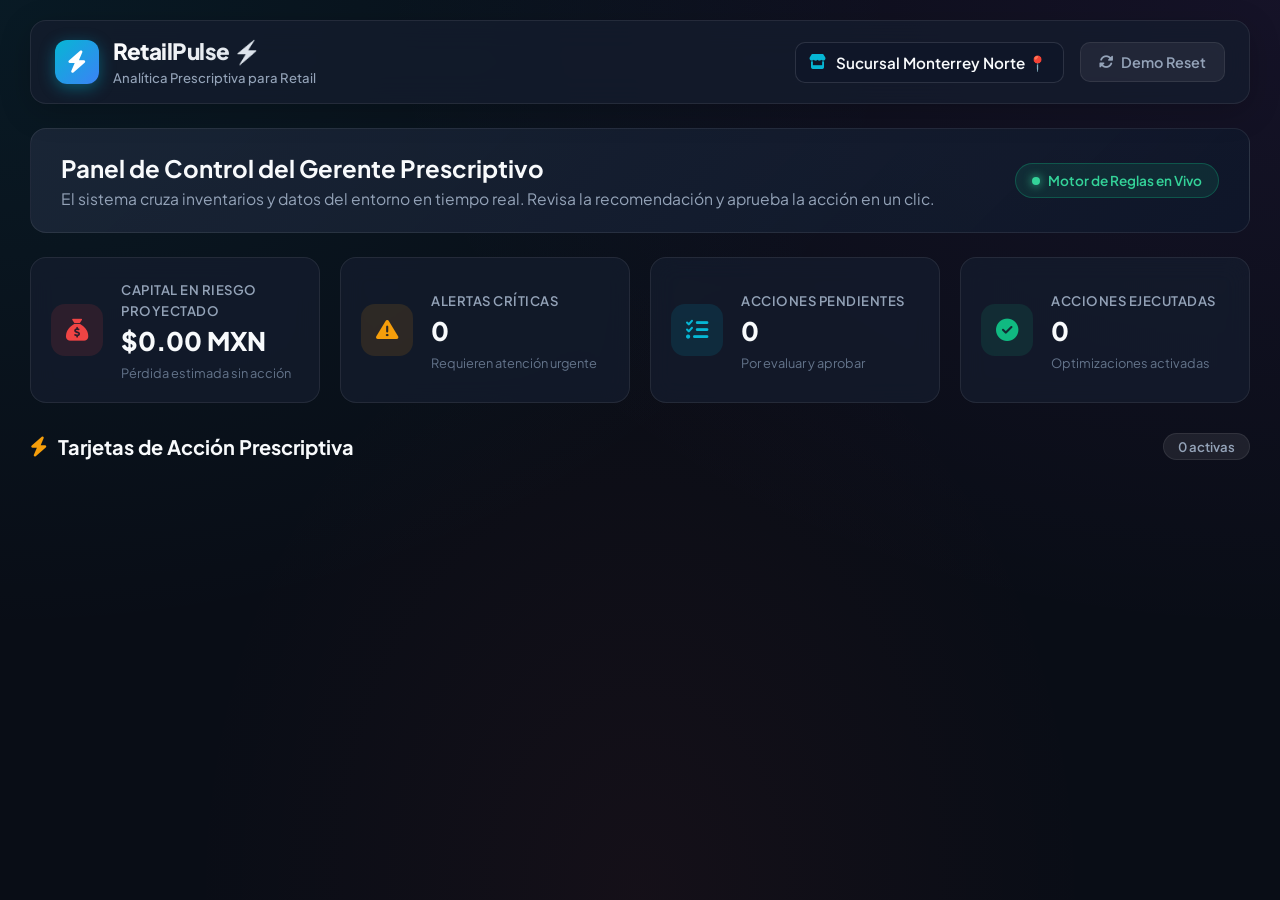
==== templates/index.html @ c5a9facb "feat: Add RetailPulse Prescriptive Dashboard HTML5 UI, Flask API, and integrated Back-End rules engi" ====
<!DOCTYPE html>
<html lang="es">
<head>
    <meta charset="UTF-8">
    <meta name="viewport" content="width=device-width, initial-scale=1.0">
    <title>RetailPulse ⚡ | Dashboard de Analítica Prescriptiva</title>
    <!-- Google Fonts -->
    <link rel="preconnect" href="https://fonts.googleapis.com">
    <link rel="preconnect" href="https://fonts.gstatic.com" crossorigin>
    <link href="https://fonts.googleapis.com/css2?family=Plus+Jakarta+Sans:wght@400;500;600;700;800&display=swap" rel="stylesheet">
    <!-- FontAwesome Icons -->
    <link rel="stylesheet" href="https://cdnjs.cloudflare.com/ajax/libs/font-awesome/6.4.0/css/all.min.css">
    <!-- Custom CSS -->
    <link rel="stylesheet" href="/static/css/style.css">
</head>
<body>
    <div class="app-container">
        <!-- Top Navbar -->
        <header class="navbar">
            <div class="brand">
                <div class="logo-icon"><i class="fa-solid fa-bolt"></i></div>
                <div class="brand-text">
                    <h1>RetailPulse ⚡</h1>
                    <span>Analítica Prescriptiva para Retail</span>
                </div>
            </div>

            <div class="navbar-controls">
                <div class="branch-selector-wrapper">
                    <i class="fa-solid fa-store branch-icon"></i>
                    <select id="branchSelect" class="branch-select">
                        <option value="Sucursal Monterrey Norte 📍">Sucursal Monterrey Norte 📍</option>
                        <option value="Sucursal Monterrey Sur 📍">Sucursal Monterrey Sur 📍</option>
                        <option value="Sucursal Centro 📍">Sucursal Centro 📍</option>
                    </select>
                </div>
                <button id="resetBtn" class="btn-secondary" title="Reiniciar alertas para demostración">
                    <i class="fa-solid fa-rotate"></i> Demo Reset
                </button>
            </div>
        </header>

        <!-- Main Content -->
        <main class="dashboard-content">
            <!-- Header Hero Banner -->
            <div class="hero-banner">
                <div class="hero-info">
                    <h2>Panel de Control del Gerente Prescriptivo</h2>
                    <p>El sistema cruza inventarios y datos del entorno en tiempo real. Revisa la recomendación y aprueba la acción en un clic.</p>
                </div>
                <div class="status-pill">
                    <span class="pulse-dot"></span> Motor de Reglas en Vivo
                </div>
            </div>

            <!-- KPI Cards Grid -->
            <section class="kpi-grid">
                <div class="kpi-card danger">
                    <div class="kpi-icon"><i class="fa-solid fa-sack-dollar"></i></div>
                    <div class="kpi-data">
                        <span class="kpi-label">Capital en Riesgo Proyectado</span>
                        <div class="kpi-value" id="kpiCapital">$0.00 MXN</div>
                        <span class="kpi-subtext" id="kpiCapitalSub">Pérdida estimada sin acción</span>
                    </div>
                </div>

                <div class="kpi-card warning">
                    <div class="kpi-icon"><i class="fa-solid fa-triangle-exclamation"></i></div>
                    <div class="kpi-data">
                        <span class="kpi-label">Alertas Críticas</span>
                        <div class="kpi-value" id="kpiCritical">0</div>
                        <span class="kpi-subtext">Requieren atención urgente</span>
                    </div>
                </div>

                <div class="kpi-card primary">
                    <div class="kpi-icon"><i class="fa-solid fa-list-check"></i></div>
                    <div class="kpi-data">
                        <span class="kpi-label">Acciones Pendientes</span>
                        <div class="kpi-value" id="kpiPending">0</div>
                        <span class="kpi-subtext">Por evaluar y aprobar</span>
                    </div>
                </div>

                <div class="kpi-card success">
                    <div class="kpi-icon"><i class="fa-solid fa-circle-check"></i></div>
                    <div class="kpi-data">
                        <span class="kpi-label">Acciones Ejecutadas</span>
                        <div class="kpi-value" id="kpiExecuted">0</div>
                        <span class="kpi-subtext">Optimizaciones activadas</span>
                    </div>
                </div>
            </section>

            <!-- Alert Cards Section -->
            <section class="alerts-section">
                <div class="section-title-bar">
                    <h3><i class="fa-solid fa-bolt text-amber"></i> Tarjetas de Acción Prescriptiva</h3>
                    <span class="badge-count" id="alertsCountBadge">0 activas</span>
                </div>

                <!-- Container where Alert Cards are rendered dynamically -->
                <div id="alertsContainer" class="alerts-container">
                    <!-- Target for card rendering -->
                </div>
            </section>
        </main>
    </div>

    <!-- Toast Notifications Container -->
    <div id="toastContainer" class="toast-container"></div>

    <!-- Custom JS -->
    <script src="/static/js/main.js"></script>
</body>
</html>
---- static/css/style.css ----
/* ==========================================================================
   RetailPulse - Custom Glassmorphism Stylesheet
   ========================================================================== */

:root {
    --bg-dark: #090D16;
    --bg-card: rgba(21, 29, 46, 0.75);
    --border-color: rgba(255, 255, 255, 0.08);
    --text-primary: #F8FAFC;
    --text-secondary: #94A3B8;
    --text-muted: #64748B;
    
    /* Category Colors */
    --color-red: #EF4444;
    --color-red-bg: rgba(239, 68, 68, 0.12);
    --color-red-glow: rgba(239, 68, 68, 0.25);
    
    --color-yellow: #F59E0B;
    --color-yellow-bg: rgba(245, 158, 11, 0.12);
    --color-yellow-glow: rgba(245, 158, 11, 0.25);
    
    --color-purple: #A855F7;
    --color-purple-bg: rgba(168, 85, 247, 0.12);
    --color-purple-glow: rgba(168, 85, 247, 0.25);
    
    --color-green: #10B981;
    --color-green-glow: rgba(16, 185, 129, 0.3);
    
    --color-cyan: #06B6D4;
}

* {
    margin: 0;
    padding: 0;
    box-sizing: border-box;
    font-family: 'Plus Jakarta Sans', -apple-system, BlinkMacSystemFont, sans-serif;
}

body {
    background-color: var(--bg-dark);
    background-image: 
        radial-gradient(at 0% 0%, rgba(6, 182, 212, 0.08) 0px, transparent 50%),
        radial-gradient(at 100% 0%, rgba(168, 85, 247, 0.08) 0px, transparent 50%),
        radial-gradient(at 50% 100%, rgba(239, 68, 68, 0.05) 0px, transparent 50%);
    background-attachment: fixed;
    color: var(--text-primary);
    min-height: 100vh;
    overflow-x: hidden;
}

.app-container {
    max-width: 1380px;
    margin: 0 auto;
    padding: 20px 30px;
}

/* Navbar */
.navbar {
    display: flex;
    justify-content: space-between;
    align-items: center;
    padding: 16px 24px;
    background: var(--bg-card);
    backdrop-filter: blur(16px);
    -webkit-backdrop-filter: blur(16px);
    border: 1px solid var(--border-color);
    border-radius: 16px;
    margin-bottom: 24px;
    box-shadow: 0 8px 32px rgba(0, 0, 0, 0.2);
}

.brand {
    display: flex;
    align-items: center;
    gap: 14px;
}

.logo-icon {
    width: 44px;
    height: 44px;
    background: linear-gradient(135deg, #06B6D4, #3B82F6);
    border-radius: 12px;
    display: flex;
    align-items: center;
    justify-content: center;
    font-size: 1.4rem;
    color: #FFF;
    box-shadow: 0 4px 16px rgba(6, 182, 212, 0.4);
}

.brand-text h1 {
    font-size: 1.4rem;
    font-weight: 800;
    letter-spacing: -0.5px;
    background: linear-gradient(135deg, #FFFFFF, #CBD5E1);
    -webkit-background-clip: text;
    -webkit-text-fill-color: transparent;
}

.brand-text span {
    font-size: 0.82rem;
    color: var(--text-secondary);
    font-weight: 500;
}

.navbar-controls {
    display: flex;
    align-items: center;
    gap: 16px;
}

.branch-selector-wrapper {
    position: relative;
    display: flex;
    align-items: center;
}

.branch-icon {
    position: absolute;
    left: 14px;
    color: var(--color-cyan);
    font-size: 0.95rem;
    pointer-events: none;
}

.branch-select {
    appearance: none;
    background: rgba(15, 23, 42, 0.8);
    color: var(--text-primary);
    border: 1px solid rgba(255, 255, 255, 0.12);
    padding: 10px 16px 10px 40px;
    border-radius: 10px;
    font-size: 0.95rem;
    font-weight: 600;
    cursor: pointer;
    transition: all 0.2s ease;
}

.branch-select:hover, .branch-select:focus {
    border-color: var(--color-cyan);
    box-shadow: 0 0 12px rgba(6, 182, 212, 0.2);
    outline: none;
}

.btn-secondary {
    background: rgba(255, 255, 255, 0.06);
    color: var(--text-secondary);
    border: 1px solid var(--border-color);
    padding: 10px 18px;
    border-radius: 10px;
    font-size: 0.9rem;
    font-weight: 600;
    cursor: pointer;
    transition: all 0.2s ease;
    display: flex;
    align-items: center;
    gap: 8px;
}

.btn-secondary:hover {
    background: rgba(255, 255, 255, 0.12);
    color: var(--text-primary);
}

/* Hero Banner */
.hero-banner {
    background: linear-gradient(135deg, rgba(30, 41, 59, 0.8), rgba(15, 23, 42, 0.9));
    border: 1px solid var(--border-color);
    border-radius: 16px;
    padding: 24px 30px;
    margin-bottom: 24px;
    display: flex;
    justify-content: space-between;
    align-items: center;
}

.hero-info h2 {
    font-size: 1.5rem;
    font-weight: 700;
    margin-bottom: 6px;
}

.hero-info p {
    color: var(--text-secondary);
    font-size: 0.98rem;
}

.status-pill {
    background: rgba(16, 185, 129, 0.12);
    border: 1px solid rgba(16, 185, 129, 0.3);
    color: #34D399;
    padding: 8px 16px;
    border-radius: 30px;
    font-size: 0.85rem;
    font-weight: 600;
    display: flex;
    align-items: center;
    gap: 8px;
}

.pulse-dot {
    width: 8px;
    height: 8px;
    background-color: #34D399;
    border-radius: 50%;
    box-shadow: 0 0 10px #34D399;
    animation: pulse 1.8s infinite;
}

@keyframes pulse {
    0% { transform: scale(0.95); opacity: 1; }
    50% { transform: scale(1.4); opacity: 0.4; }
    100% { transform: scale(0.95); opacity: 1; }
}

/* KPI Cards Grid */
.kpi-grid {
    display: grid;
    grid-template-columns: repeat(auto-fit, minmax(260px, 1fr));
    gap: 20px;
    margin-bottom: 30px;
}

.kpi-card {
    background: var(--bg-card);
    backdrop-filter: blur(12px);
    border: 1px solid var(--border-color);
    border-radius: 16px;
    padding: 20px;
    display: flex;
    align-items: center;
    gap: 18px;
    transition: transform 0.2s ease, box-shadow 0.2s ease;
}

.kpi-card:hover {
    transform: translateY(-2px);
    box-shadow: 0 8px 24px rgba(0, 0, 0, 0.25);
}

.kpi-icon {
    width: 52px;
    height: 52px;
    border-radius: 14px;
    display: flex;
    align-items: center;
    justify-content: center;
    font-size: 1.4rem;
    flex-shrink: 0;
}

.kpi-card.danger .kpi-icon { background: var(--color-red-bg); color: var(--color-red); }
.kpi-card.warning .kpi-icon { background: var(--color-yellow-bg); color: var(--color-yellow); }
.kpi-card.primary .kpi-icon { background: rgba(6, 182, 212, 0.12); color: var(--color-cyan); }
.kpi-card.success .kpi-icon { background: rgba(16, 185, 129, 0.12); color: var(--color-green); }

.kpi-label {
    font-size: 0.82rem;
    color: var(--text-secondary);
    font-weight: 600;
    text-transform: uppercase;
    letter-spacing: 0.5px;
}

.kpi-value {
    font-size: 1.6rem;
    font-weight: 800;
    color: var(--text-primary);
    margin: 4px 0;
}

.kpi-subtext {
    font-size: 0.8rem;
    color: var(--text-muted);
}

/* Alerts Section */
.section-title-bar {
    display: flex;
    align-items: center;
    justify-content: space-between;
    margin-bottom: 18px;
}

.section-title-bar h3 {
    font-size: 1.25rem;
    font-weight: 700;
    display: flex;
    align-items: center;
    gap: 10px;
}

.text-amber { color: var(--color-yellow); }

.badge-count {
    background: rgba(255, 255, 255, 0.08);
    border: 1px solid var(--border-color);
    color: var(--text-secondary);
    padding: 4px 14px;
    border-radius: 20px;
    font-size: 0.82rem;
    font-weight: 600;
}

.alerts-container {
    display: flex;
    flex-direction: column;
    gap: 20px;
}

/* Alert Card Component */
.alert-card {
    background: var(--bg-card);
    backdrop-filter: blur(16px);
    border: 1px solid var(--border-color);
    border-left: 6px solid var(--card-border-color);
    border-radius: 16px;
    padding: 24px;
    display: grid;
    grid-template-columns: 1fr 220px;
    gap: 20px;
    align-items: center;
    transition: all 0.35s cubic-bezier(0.4, 0, 0.2, 1);
    position: relative;
    overflow: hidden;
}

.alert-card:hover {
    box-shadow: 0 12px 32px rgba(0, 0, 0, 0.3), 0 0 20px var(--card-glow-color);
    transform: translateY(-2px);
}

.alert-card.red {
    --card-border-color: var(--color-red);
    --card-glow-color: var(--color-red-glow);
}

.alert-card.yellow {
    --card-border-color: var(--color-yellow);
    --card-glow-color: var(--color-yellow-glow);
}

.alert-card.purple {
    --card-border-color: var(--color-purple);
    --card-glow-color: var(--color-purple-glow);
}

.alert-card.removing {
    opacity: 0;
    transform: scale(0.95) translateY(-20px);
    max-height: 0;
    padding-top: 0;
    padding-bottom: 0;
    margin-bottom: 0;
    border: none;
    overflow: hidden;
}

.card-header-badge {
    display: inline-flex;
    align-items: center;
    gap: 8px;
    padding: 5px 14px;
    border-radius: 20px;
    font-size: 0.78rem;
    font-weight: 700;
    text-transform: uppercase;
    letter-spacing: 0.6px;
    margin-bottom: 12px;
}

.red .card-header-badge { background: var(--color-red-bg); color: #FCA5A5; border: 1px solid rgba(239,68,68,0.3); }
.yellow .card-header-badge { background: var(--color-yellow-bg); color: #FDE047; border: 1px solid rgba(245,158,11,0.3); }
.purple .card-header-badge { background: var(--color-purple-bg); color: #E9D5FF; border: 1px solid rgba(168,85,247,0.3); }

.card-title {
    font-size: 1.3rem;
    font-weight: 700;
    color: var(--text-primary);
    margin-bottom: 8px;
}

.card-impact {
    color: #CBD5E1;
    font-size: 0.95rem;
    margin-bottom: 14px;
    display: flex;
    align-items: center;
    gap: 8px;
}

.card-impact i {
    color: var(--color-cyan);
}

.card-recommendation {
    background: rgba(15, 23, 42, 0.6);
    border: 1px dashed rgba(255, 255, 255, 0.15);
    border-radius: 12px;
    padding: 14px 18px;
    font-size: 0.95rem;
    color: #F1F5F9;
    line-height: 1.5;
}

.card-recommendation strong {
    color: #38BDF8;
}

.card-action-side {
    display: flex;
    flex-direction: column;
    align-items: center;
    justify-content: center;
    height: 100%;
}

.btn-approve {
    width: 100%;
    background: linear-gradient(135deg, #10B981, #059669);
    color: white;
    border: none;
    padding: 16px 20px;
    border-radius: 12px;
    font-size: 1rem;
    font-weight: 700;
    cursor: pointer;
    box-shadow: 0 4px 16px var(--color-green-glow);
    transition: all 0.2s ease;
    display: flex;
    align-items: center;
    justify-content: center;
    gap: 10px;
}

.btn-approve:hover {
    background: linear-gradient(135deg, #34D399, #10B981);
    box-shadow: 0 6px 24px rgba(16, 185, 129, 0.5);
    transform: scale(1.03);
}

.btn-approve:active {
    transform: scale(0.98);
}

/* Empty State */
.empty-state {
    background: var(--bg-card);
    backdrop-filter: blur(16px);
    border: 1px solid var(--border-color);
    border-radius: 20px;
    padding: 60px 40px;
    text-align: center;
    margin-top: 10px;
}

.empty-icon {
    font-size: 3.5rem;
    color: #34D399;
    margin-bottom: 16px;
}

.empty-state h4 {
    font-size: 1.5rem;
    font-weight: 700;
    margin-bottom: 8px;
}

.empty-state p {
    color: var(--text-secondary);
    font-size: 1rem;
    max-width: 500px;
    margin: 0 auto;
}

/* Toast Notifications */
.toast-container {
    position: fixed;
    bottom: 30px;
    right: 30px;
    z-index: 9999;
    display: flex;
    flex-direction: column;
    gap: 12px;
}

.toast {
    background: #0F172A;
    border: 1px solid #10B981;
    color: white;
    padding: 16px 22px;
    border-radius: 14px;
    box-shadow: 0 10px 30px rgba(0, 0, 0, 0.5), 0 0 20px rgba(16, 185, 129, 0.2);
    display: flex;
    align-items: center;
    gap: 14px;
    font-size: 0.95rem;
    font-weight: 600;
    animation: toastIn 0.35s cubic-bezier(0.175, 0.885, 0.32, 1.275) forwards;
}

.toast i {
    color: #34D399;
    font-size: 1.3rem;
}

@keyframes toastIn {
    from { opacity: 0; transform: translateY(20px) scale(0.9); }
    to { opacity: 1; transform: translateY(0) scale(1); }
}

@media (max-width: 868px) {
    .alert-card {
        grid-template-columns: 1fr;
    }
    .navbar {
        flex-direction: column;
        gap: 16px;
    }
}
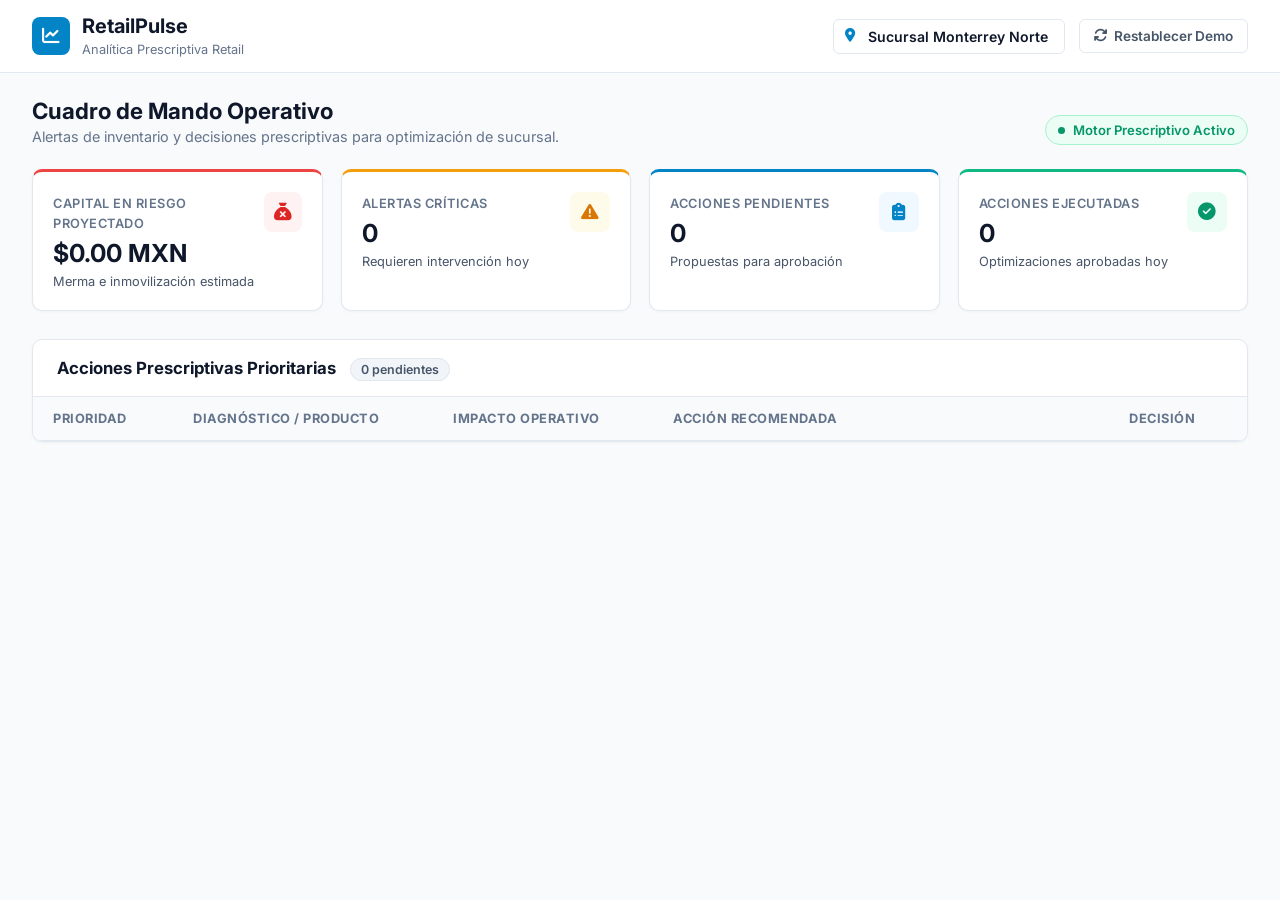
==== commit 04a3dece: "style: Transform UI into clean executive BI dashboard table (no emojis, no box clutter, professional" ====
--- a/templates/index.html
+++ b/templates/index.html
@@ -3,114 +3,137 @@
 <head>
     <meta charset="UTF-8">
     <meta name="viewport" content="width=device-width, initial-scale=1.0">
-    <title>RetailPulse ⚡ | Dashboard de Analítica Prescriptiva</title>
-    <!-- Google Fonts -->
+    <title>RetailPulse - Dashboard de Analítica Prescriptiva</title>
+    <!-- Google Fonts: Inter -->
     <link rel="preconnect" href="https://fonts.googleapis.com">
     <link rel="preconnect" href="https://fonts.gstatic.com" crossorigin>
-    <link href="https://fonts.googleapis.com/css2?family=Plus+Jakarta+Sans:wght@400;500;600;700;800&display=swap" rel="stylesheet">
-    <!-- FontAwesome Icons -->
+    <link href="https://fonts.googleapis.com/css2?family=Inter:wght@400;500;600;700;800&display=swap" rel="stylesheet">
+    <!-- FontAwesome 6 -->
     <link rel="stylesheet" href="https://cdnjs.cloudflare.com/ajax/libs/font-awesome/6.4.0/css/all.min.css">
-    <!-- Custom CSS -->
+    <!-- Custom Executive CSS -->
     <link rel="stylesheet" href="/static/css/style.css">
 </head>
 <body>
-    <div class="app-container">
-        <!-- Top Navbar -->
-        <header class="navbar">
-            <div class="brand">
-                <div class="logo-icon"><i class="fa-solid fa-bolt"></i></div>
-                <div class="brand-text">
-                    <h1>RetailPulse ⚡</h1>
-                    <span>Analítica Prescriptiva para Retail</span>
+    <!-- Top Header Navigation -->
+    <header class="top-nav">
+        <div class="nav-container">
+            <div class="nav-brand">
+                <div class="nav-logo">
+                    <i class="fa-solid fa-chart-line"></i>
+                </div>
+                <div class="nav-title">
+                    <h1>RetailPulse</h1>
+                    <span class="nav-subtitle">Analítica Prescriptiva Retail</span>
                 </div>
             </div>
 
-            <div class="navbar-controls">
-                <div class="branch-selector-wrapper">
-                    <i class="fa-solid fa-store branch-icon"></i>
-                    <select id="branchSelect" class="branch-select">
-                        <option value="Sucursal Monterrey Norte 📍">Sucursal Monterrey Norte 📍</option>
-                        <option value="Sucursal Monterrey Sur 📍">Sucursal Monterrey Sur 📍</option>
-                        <option value="Sucursal Centro 📍">Sucursal Centro 📍</option>
+            <div class="nav-actions">
+                <div class="select-wrapper">
+                    <i class="fa-solid fa-location-dot select-icon"></i>
+                    <select id="branchSelect" class="exec-select">
+                        <option value="Sucursal Monterrey Norte 📍">Sucursal Monterrey Norte</option>
+                        <option value="Sucursal Monterrey Sur 📍">Sucursal Monterrey Sur</option>
+                        <option value="Sucursal Centro 📍">Sucursal Centro</option>
                     </select>
                 </div>
-                <button id="resetBtn" class="btn-secondary" title="Reiniciar alertas para demostración">
-                    <i class="fa-solid fa-rotate"></i> Demo Reset
+                <button id="resetBtn" class="btn-outline">
+                    <i class="fa-solid fa-arrows-rotate"></i> Restablecer Demo
                 </button>
             </div>
-        </header>
+        </div>
+    </header>
 
-        <!-- Main Content -->
-        <main class="dashboard-content">
-            <!-- Header Hero Banner -->
-            <div class="hero-banner">
-                <div class="hero-info">
-                    <h2>Panel de Control del Gerente Prescriptivo</h2>
-                    <p>El sistema cruza inventarios y datos del entorno en tiempo real. Revisa la recomendación y aprueba la acción en un clic.</p>
+    <!-- Dashboard Main Layout -->
+    <main class="dashboard-body">
+        <!-- Page Header -->
+        <div class="page-header">
+            <div>
+                <h2 class="page-title">Cuadro de Mando Operativo</h2>
+                <p class="page-description">Alertas de inventario y decisiones prescriptivas para optimización de sucursal.</p>
+            </div>
+            <div class="system-status">
+                <span class="status-indicator"></span> Motor Prescriptivo Activo
+            </div>
+        </div>
+
+        <!-- KPI Metrics Grid -->
+        <section class="metrics-grid">
+            <div class="metric-card border-danger">
+                <div class="metric-content">
+                    <span class="metric-label">Capital en Riesgo Proyectado</span>
+                    <div class="metric-value" id="kpiCapital">$0.00 MXN</div>
+                    <span class="metric-subtext" id="kpiCapitalSub">Merma e inmovilización estimada</span>
                 </div>
-                <div class="status-pill">
-                    <span class="pulse-dot"></span> Motor de Reglas en Vivo
+                <div class="metric-icon icon-danger">
+                    <i class="fa-solid fa-sack-xmark"></i>
                 </div>
             </div>
 
-            <!-- KPI Cards Grid -->
-            <section class="kpi-grid">
-                <div class="kpi-card danger">
-                    <div class="kpi-icon"><i class="fa-solid fa-sack-dollar"></i></div>
-                    <div class="kpi-data">
-                        <span class="kpi-label">Capital en Riesgo Proyectado</span>
-                        <div class="kpi-value" id="kpiCapital">$0.00 MXN</div>
-                        <span class="kpi-subtext" id="kpiCapitalSub">Pérdida estimada sin acción</span>
-                    </div>
+            <div class="metric-card border-warning">
+                <div class="metric-content">
+                    <span class="metric-label">Alertas Críticas</span>
+                    <div class="metric-value" id="kpiCritical">0</div>
+                    <span class="metric-subtext">Requieren intervención hoy</span>
                 </div>
+                <div class="metric-icon icon-warning">
+                    <i class="fa-solid fa-triangle-exclamation"></i>
+                </div>
+            </div>
 
-                <div class="kpi-card warning">
-                    <div class="kpi-icon"><i class="fa-solid fa-triangle-exclamation"></i></div>
-                    <div class="kpi-data">
-                        <span class="kpi-label">Alertas Críticas</span>
-                        <div class="kpi-value" id="kpiCritical">0</div>
-                        <span class="kpi-subtext">Requieren atención urgente</span>
-                    </div>
+            <div class="metric-card border-primary">
+                <div class="metric-content">
+                    <span class="metric-label">Acciones Pendientes</span>
+                    <div class="metric-value" id="kpiPending">0</div>
+                    <span class="metric-subtext">Propuestas para aprobación</span>
                 </div>
+                <div class="metric-icon icon-primary">
+                    <i class="fa-solid fa-clipboard-list"></i>
+                </div>
+            </div>
 
-                <div class="kpi-card primary">
-                    <div class="kpi-icon"><i class="fa-solid fa-list-check"></i></div>
-                    <div class="kpi-data">
-                        <span class="kpi-label">Acciones Pendientes</span>
-                        <div class="kpi-value" id="kpiPending">0</div>
-                        <span class="kpi-subtext">Por evaluar y aprobar</span>
-                    </div>
+            <div class="metric-card border-success">
+                <div class="metric-content">
+                    <span class="metric-label">Acciones Ejecutadas</span>
+                    <div class="metric-value" id="kpiExecuted">0</div>
+                    <span class="metric-subtext">Optimizaciones aprobadas hoy</span>
                 </div>
+                <div class="metric-icon icon-success">
+                    <i class="fa-solid fa-circle-check"></i>
+                </div>
+            </div>
+        </section>
 
-                <div class="kpi-card success">
-                    <div class="kpi-icon"><i class="fa-solid fa-circle-check"></i></div>
-                    <div class="kpi-data">
-                        <span class="kpi-label">Acciones Ejecutadas</span>
-                        <div class="kpi-value" id="kpiExecuted">0</div>
-                        <span class="kpi-subtext">Optimizaciones activadas</span>
-                    </div>
+        <!-- Prescriptive Table Section -->
+        <section class="table-section">
+            <div class="table-header-bar">
+                <div class="table-title">
+                    <h3>Acciones Prescriptivas Prioritarias</h3>
+                    <span class="count-pill" id="alertsCountBadge">0 pendientes</span>
                 </div>
-            </section>
+            </div>
 
-            <!-- Alert Cards Section -->
-            <section class="alerts-section">
-                <div class="section-title-bar">
-                    <h3><i class="fa-solid fa-bolt text-amber"></i> Tarjetas de Acción Prescriptiva</h3>
-                    <span class="badge-count" id="alertsCountBadge">0 activas</span>
-                </div>
+            <div class="table-container">
+                <table class="exec-table">
+                    <thead>
+                        <tr>
+                            <th style="width: 140px;">Prioridad</th>
+                            <th style="width: 260px;">Diagnóstico / Producto</th>
+                            <th style="width: 220px;">Impacto Operativo</th>
+                            <th>Acción Recomendada</th>
+                            <th style="width: 170px; text-align: center;">Decisión</th>
+                        </tr>
+                    </thead>
+                    <tbody id="alertsTbody">
+                        <!-- Dynamic rows rendered by JS -->
+                    </tbody>
+                </table>
+            </div>
+        </section>
+    </main>
 
-                <!-- Container where Alert Cards are rendered dynamically -->
-                <div id="alertsContainer" class="alerts-container">
-                    <!-- Target for card rendering -->
-                </div>
-            </section>
-        </main>
-    </div>
+    <!-- Toast Notifications -->
+    <div id="toastContainer" class="toast-wrapper"></div>
 
-    <!-- Toast Notifications Container -->
-    <div id="toastContainer" class="toast-container"></div>
-
-    <!-- Custom JS -->
     <script src="/static/js/main.js"></script>
 </body>
 </html>
--- a/static/css/style.css
+++ b/static/css/style.css
@@ -1,520 +1,463 @@
 /* ==========================================================================
-   RetailPulse - Custom Glassmorphism Stylesheet
+   RetailPulse - Executive BI Dashboard Stylesheet
    ========================================================================== */
 
 :root {
-    --bg-dark: #090D16;
-    --bg-card: rgba(21, 29, 46, 0.75);
-    --border-color: rgba(255, 255, 255, 0.08);
-    --text-primary: #F8FAFC;
-    --text-secondary: #94A3B8;
-    --text-muted: #64748B;
-    
-    /* Category Colors */
-    --color-red: #EF4444;
-    --color-red-bg: rgba(239, 68, 68, 0.12);
-    --color-red-glow: rgba(239, 68, 68, 0.25);
-    
-    --color-yellow: #F59E0B;
-    --color-yellow-bg: rgba(245, 158, 11, 0.12);
-    --color-yellow-glow: rgba(245, 158, 11, 0.25);
-    
-    --color-purple: #A855F7;
-    --color-purple-bg: rgba(168, 85, 247, 0.12);
-    --color-purple-glow: rgba(168, 85, 247, 0.25);
-    
-    --color-green: #10B981;
-    --color-green-glow: rgba(16, 185, 129, 0.3);
-    
-    --color-cyan: #06B6D4;
+    --bg-page: #F8FAFC;
+    --bg-surface: #FFFFFF;
+    --border-color: #E2E8F0;
+    --border-hover: #CBD5E1;
+    
+    --text-main: #0F172A;
+    --text-muted: #475569;
+    --text-light: #64748B;
+    
+    /* Executive Status Colors */
+    --status-red-bg: #FEF2F2;
+    --status-red-text: #991B1B;
+    --status-red-border: #FCA5A5;
+    
+    --status-yellow-bg: #FFFBEB;
+    --status-yellow-text: #92400E;
+    --status-yellow-border: #FDE047;
+    
+    --status-blue-bg: #EFF6FF;
+    --status-blue-text: #1E40AF;
+    --status-blue-border: #93C5FD;
+    
+    --status-purple-bg: #FAF5FF;
+    --status-purple-text: #6B21A8;
+    --status-purple-border: #D8B4FE;
+    
+    --brand-primary: #0284C7;
+    --brand-success: #059669;
+    --brand-success-hover: #047857;
 }
 
 * {
     margin: 0;
     padding: 0;
     box-sizing: border-box;
-    font-family: 'Plus Jakarta Sans', -apple-system, BlinkMacSystemFont, sans-serif;
+    font-family: 'Inter', -apple-system, BlinkMacSystemFont, "Segoe UI", Roboto, sans-serif;
 }
 
 body {
-    background-color: var(--bg-dark);
-    background-image: 
-        radial-gradient(at 0% 0%, rgba(6, 182, 212, 0.08) 0px, transparent 50%),
-        radial-gradient(at 100% 0%, rgba(168, 85, 247, 0.08) 0px, transparent 50%),
-        radial-gradient(at 50% 100%, rgba(239, 68, 68, 0.05) 0px, transparent 50%);
-    background-attachment: fixed;
-    color: var(--text-primary);
+    background-color: var(--bg-page);
+    color: var(--text-main);
     min-height: 100vh;
-    overflow-x: hidden;
-}
-
-.app-container {
-    max-width: 1380px;
+    -webkit-font-smoothing: antialiased;
+}
+
+/* Header & Top Navigation */
+.top-nav {
+    background-color: var(--bg-surface);
+    border-bottom: 1px solid var(--border-color);
+    padding: 14px 32px;
+}
+
+.nav-container {
+    max-width: 1400px;
     margin: 0 auto;
-    padding: 20px 30px;
-}
-
-/* Navbar */
-.navbar {
     display: flex;
     justify-content: space-between;
     align-items: center;
-    padding: 16px 24px;
-    background: var(--bg-card);
-    backdrop-filter: blur(16px);
-    -webkit-backdrop-filter: blur(16px);
+}
+
+.nav-brand {
+    display: flex;
+    align-items: center;
+    gap: 12px;
+}
+
+.nav-logo {
+    width: 38px;
+    height: 38px;
+    background: #0284C7;
+    color: #FFFFFF;
+    border-radius: 8px;
+    display: flex;
+    align-items: center;
+    justify-content: center;
+    font-size: 1.1rem;
+}
+
+.nav-title h1 {
+    font-size: 1.25rem;
+    font-weight: 700;
+    color: var(--text-main);
+    line-height: 1.2;
+}
+
+.nav-subtitle {
+    font-size: 0.8rem;
+    color: var(--text-light);
+}
+
+.nav-actions {
+    display: flex;
+    align-items: center;
+    gap: 14px;
+}
+
+.select-wrapper {
+    position: relative;
+    display: flex;
+    align-items: center;
+}
+
+.select-icon {
+    position: absolute;
+    left: 12px;
+    color: var(--brand-primary);
+    font-size: 0.85rem;
+    pointer-events: none;
+}
+
+.exec-select {
+    appearance: none;
+    background: #FFFFFF;
     border: 1px solid var(--border-color);
-    border-radius: 16px;
+    padding: 8px 16px 8px 34px;
+    border-radius: 6px;
+    font-size: 0.88rem;
+    font-weight: 600;
+    color: var(--text-main);
+    cursor: pointer;
+    transition: border-color 0.15s ease;
+}
+
+.exec-select:hover {
+    border-color: var(--border-hover);
+}
+
+.btn-outline {
+    background: #FFFFFF;
+    border: 1px solid var(--border-color);
+    color: var(--text-muted);
+    padding: 8px 14px;
+    border-radius: 6px;
+    font-size: 0.85rem;
+    font-weight: 600;
+    cursor: pointer;
+    display: flex;
+    align-items: center;
+    gap: 6px;
+    transition: all 0.15s ease;
+}
+
+.btn-outline:hover {
+    background: #F1F5F9;
+    color: var(--text-main);
+}
+
+/* Dashboard Body */
+.dashboard-body {
+    max-width: 1400px;
+    margin: 0 auto;
+    padding: 24px 32px 40px;
+}
+
+.page-header {
+    display: flex;
+    justify-content: space-between;
+    align-items: flex-end;
     margin-bottom: 24px;
-    box-shadow: 0 8px 32px rgba(0, 0, 0, 0.2);
-}
-
-.brand {
-    display: flex;
-    align-items: center;
-    gap: 14px;
-}
-
-.logo-icon {
-    width: 44px;
-    height: 44px;
-    background: linear-gradient(135deg, #06B6D4, #3B82F6);
-    border-radius: 12px;
-    display: flex;
-    align-items: center;
-    justify-content: center;
+}
+
+.page-title {
     font-size: 1.4rem;
-    color: #FFF;
-    box-shadow: 0 4px 16px rgba(6, 182, 212, 0.4);
-}
-
-.brand-text h1 {
-    font-size: 1.4rem;
-    font-weight: 800;
-    letter-spacing: -0.5px;
-    background: linear-gradient(135deg, #FFFFFF, #CBD5E1);
-    -webkit-background-clip: text;
-    -webkit-text-fill-color: transparent;
-}
-
-.brand-text span {
+    font-weight: 700;
+    color: var(--text-main);
+}
+
+.page-description {
+    font-size: 0.9rem;
+    color: var(--text-light);
+    margin-top: 4px;
+}
+
+.system-status {
     font-size: 0.82rem;
-    color: var(--text-secondary);
-    font-weight: 500;
-}
-
-.navbar-controls {
-    display: flex;
-    align-items: center;
-    gap: 16px;
-}
-
-.branch-selector-wrapper {
-    position: relative;
-    display: flex;
-    align-items: center;
-}
-
-.branch-icon {
-    position: absolute;
-    left: 14px;
-    color: var(--color-cyan);
-    font-size: 0.95rem;
-    pointer-events: none;
-}
-
-.branch-select {
-    appearance: none;
-    background: rgba(15, 23, 42, 0.8);
-    color: var(--text-primary);
-    border: 1px solid rgba(255, 255, 255, 0.12);
-    padding: 10px 16px 10px 40px;
-    border-radius: 10px;
-    font-size: 0.95rem;
-    font-weight: 600;
-    cursor: pointer;
-    transition: all 0.2s ease;
-}
-
-.branch-select:hover, .branch-select:focus {
-    border-color: var(--color-cyan);
-    box-shadow: 0 0 12px rgba(6, 182, 212, 0.2);
-    outline: none;
-}
-
-.btn-secondary {
-    background: rgba(255, 255, 255, 0.06);
-    color: var(--text-secondary);
-    border: 1px solid var(--border-color);
-    padding: 10px 18px;
-    border-radius: 10px;
-    font-size: 0.9rem;
-    font-weight: 600;
-    cursor: pointer;
-    transition: all 0.2s ease;
+    font-weight: 600;
+    color: var(--brand-success);
+    background: #ECFDF5;
+    border: 1px solid #A7F3D0;
+    padding: 6px 12px;
+    border-radius: 20px;
     display: flex;
     align-items: center;
     gap: 8px;
 }
 
-.btn-secondary:hover {
-    background: rgba(255, 255, 255, 0.12);
-    color: var(--text-primary);
-}
-
-/* Hero Banner */
-.hero-banner {
-    background: linear-gradient(135deg, rgba(30, 41, 59, 0.8), rgba(15, 23, 42, 0.9));
-    border: 1px solid var(--border-color);
-    border-radius: 16px;
-    padding: 24px 30px;
-    margin-bottom: 24px;
-    display: flex;
-    justify-content: space-between;
-    align-items: center;
-}
-
-.hero-info h2 {
-    font-size: 1.5rem;
-    font-weight: 700;
-    margin-bottom: 6px;
-}
-
-.hero-info p {
-    color: var(--text-secondary);
-    font-size: 0.98rem;
-}
-
-.status-pill {
-    background: rgba(16, 185, 129, 0.12);
-    border: 1px solid rgba(16, 185, 129, 0.3);
-    color: #34D399;
-    padding: 8px 16px;
-    border-radius: 30px;
-    font-size: 0.85rem;
-    font-weight: 600;
-    display: flex;
-    align-items: center;
-    gap: 8px;
-}
-
-.pulse-dot {
-    width: 8px;
-    height: 8px;
-    background-color: #34D399;
+.status-indicator {
+    width: 7px;
+    height: 7px;
+    background-color: var(--brand-success);
     border-radius: 50%;
-    box-shadow: 0 0 10px #34D399;
-    animation: pulse 1.8s infinite;
-}
-
-@keyframes pulse {
-    0% { transform: scale(0.95); opacity: 1; }
-    50% { transform: scale(1.4); opacity: 0.4; }
-    100% { transform: scale(0.95); opacity: 1; }
 }
 
 /* KPI Cards Grid */
-.kpi-grid {
+.metrics-grid {
     display: grid;
     grid-template-columns: repeat(auto-fit, minmax(260px, 1fr));
-    gap: 20px;
-    margin-bottom: 30px;
-}
-
-.kpi-card {
-    background: var(--bg-card);
-    backdrop-filter: blur(12px);
+    gap: 18px;
+    margin-bottom: 28px;
+}
+
+.metric-card {
+    background: var(--bg-surface);
     border: 1px solid var(--border-color);
-    border-radius: 16px;
+    border-radius: 10px;
     padding: 20px;
     display: flex;
-    align-items: center;
-    gap: 18px;
-    transition: transform 0.2s ease, box-shadow 0.2s ease;
-}
-
-.kpi-card:hover {
-    transform: translateY(-2px);
-    box-shadow: 0 8px 24px rgba(0, 0, 0, 0.25);
-}
-
-.kpi-icon {
-    width: 52px;
-    height: 52px;
-    border-radius: 14px;
-    display: flex;
-    align-items: center;
-    justify-content: center;
-    font-size: 1.4rem;
-    flex-shrink: 0;
-}
-
-.kpi-card.danger .kpi-icon { background: var(--color-red-bg); color: var(--color-red); }
-.kpi-card.warning .kpi-icon { background: var(--color-yellow-bg); color: var(--color-yellow); }
-.kpi-card.primary .kpi-icon { background: rgba(6, 182, 212, 0.12); color: var(--color-cyan); }
-.kpi-card.success .kpi-icon { background: rgba(16, 185, 129, 0.12); color: var(--color-green); }
-
-.kpi-label {
-    font-size: 0.82rem;
-    color: var(--text-secondary);
+    justify-content: space-between;
+    align-items: flex-start;
+    box-shadow: 0 1px 3px rgba(0, 0, 0, 0.04);
+}
+
+.metric-card.border-danger { border-top: 3px solid #EF4444; }
+.metric-card.border-warning { border-top: 3px solid #F59E0B; }
+.metric-card.border-primary { border-top: 3px solid #0284C7; }
+.metric-card.border-success { border-top: 3px solid #10B981; }
+
+.metric-label {
+    font-size: 0.8rem;
     font-weight: 600;
     text-transform: uppercase;
     letter-spacing: 0.5px;
-}
-
-.kpi-value {
-    font-size: 1.6rem;
-    font-weight: 800;
-    color: var(--text-primary);
-    margin: 4px 0;
-}
-
-.kpi-subtext {
+    color: var(--text-light);
+}
+
+.metric-value {
+    font-size: 1.55rem;
+    font-weight: 700;
+    color: var(--text-main);
+    margin: 6px 0 2px;
+}
+
+.metric-subtext {
     font-size: 0.8rem;
     color: var(--text-muted);
 }
 
-/* Alerts Section */
-.section-title-bar {
-    display: flex;
-    align-items: center;
+.metric-icon {
+    width: 40px;
+    height: 40px;
+    border-radius: 8px;
+    display: flex;
+    align-items: center;
+    justify-content: center;
+    font-size: 1.1rem;
+}
+
+.icon-danger { background: #FEF2F2; color: #DC2626; }
+.icon-warning { background: #FFFBEB; color: #D97706; }
+.icon-primary { background: #F0F9FF; color: #0284C7; }
+.icon-success { background: #ECFDF5; color: #059669; }
+
+/* Table Section */
+.table-section {
+    background: var(--bg-surface);
+    border: 1px solid var(--border-color);
+    border-radius: 10px;
+    box-shadow: 0 1px 3px rgba(0, 0, 0, 0.04);
+    overflow: hidden;
+}
+
+.table-header-bar {
+    padding: 18px 24px;
+    border-bottom: 1px solid var(--border-color);
+    display: flex;
     justify-content: space-between;
-    margin-bottom: 18px;
-}
-
-.section-title-bar h3 {
-    font-size: 1.25rem;
-    font-weight: 700;
-    display: flex;
-    align-items: center;
+    align-items: center;
+}
+
+.table-title h3 {
+    font-size: 1.05rem;
+    font-weight: 700;
+    color: var(--text-main);
+    display: inline-block;
+    margin-right: 10px;
+}
+
+.count-pill {
+    background: #F1F5F9;
+    color: var(--text-muted);
+    border: 1px solid var(--border-color);
+    padding: 3px 10px;
+    border-radius: 12px;
+    font-size: 0.78rem;
+    font-weight: 600;
+}
+
+/* Executive Table */
+.table-container {
+    overflow-x: auto;
+}
+
+.exec-table {
+    width: 100%;
+    border-collapse: collapse;
+    text-align: left;
+}
+
+.exec-table th {
+    background: #F8FAFC;
+    padding: 14px 20px;
+    font-size: 0.8rem;
+    font-weight: 700;
+    text-transform: uppercase;
+    letter-spacing: 0.5px;
+    color: var(--text-light);
+    border-bottom: 1px solid var(--border-color);
+}
+
+.exec-table td {
+    padding: 18px 20px;
+    border-bottom: 1px solid var(--border-color);
+    font-size: 0.9rem;
+    vertical-align: middle;
+}
+
+.exec-table tbody tr {
+    transition: background-color 0.15s ease, opacity 0.3s ease, transform 0.3s ease;
+}
+
+.exec-table tbody tr:hover {
+    background-color: #F8FAFC;
+}
+
+.exec-table tbody tr:last-child td {
+    border-bottom: none;
+}
+
+.exec-table tbody tr.removing {
+    opacity: 0;
+    transform: translateY(-10px);
+}
+
+/* Table Elements */
+.status-badge {
+    display: inline-flex;
+    align-items: center;
+    gap: 6px;
+    padding: 4px 10px;
+    border-radius: 6px;
+    font-size: 0.76rem;
+    font-weight: 700;
+    letter-spacing: 0.3px;
+    text-transform: uppercase;
+}
+
+.badge-red { background: var(--status-red-bg); color: var(--status-red-text); border: 1px solid var(--status-red-border); }
+.badge-yellow { background: var(--status-yellow-bg); color: var(--status-yellow-text); border: 1px solid var(--status-yellow-border); }
+.badge-blue { background: var(--status-blue-bg); color: var(--status-blue-text); border: 1px solid var(--status-blue-border); }
+.badge-purple { background: var(--status-purple-bg); color: var(--status-purple-text); border: 1px solid var(--status-purple-border); }
+
+.item-title {
+    font-weight: 600;
+    color: var(--text-main);
+    margin-bottom: 3px;
+}
+
+.item-subtext {
+    font-size: 0.82rem;
+    color: var(--text-light);
+}
+
+.impact-text {
+    font-weight: 600;
+    color: var(--text-main);
+}
+
+.recommendation-text {
+    color: var(--text-muted);
+    line-height: 1.45;
+}
+
+.btn-action {
+    background: var(--brand-success);
+    color: #FFFFFF;
+    border: none;
+    padding: 9px 16px;
+    border-radius: 6px;
+    font-size: 0.85rem;
+    font-weight: 600;
+    cursor: pointer;
+    transition: background-color 0.15s ease, transform 0.1s ease;
+    display: inline-flex;
+    align-items: center;
+    gap: 6px;
+    white-space: nowrap;
+}
+
+.btn-action:hover {
+    background: var(--brand-success-hover);
+}
+
+.btn-action:active {
+    transform: scale(0.97);
+}
+
+/* Empty State */
+.empty-row td {
+    padding: 60px 20px;
+    text-align: center;
+}
+
+.empty-state-box {
+    max-width: 420px;
+    margin: 0 auto;
+}
+
+.empty-icon {
+    font-size: 2.8rem;
+    color: var(--brand-success);
+    margin-bottom: 12px;
+}
+
+.empty-state-box h4 {
+    font-size: 1.15rem;
+    font-weight: 700;
+    color: var(--text-main);
+    margin-bottom: 6px;
+}
+
+.empty-state-box p {
+    font-size: 0.88rem;
+    color: var(--text-light);
+}
+
+/* Toast Notifications */
+.toast-wrapper {
+    position: fixed;
+    bottom: 24px;
+    right: 24px;
+    z-index: 9999;
+    display: flex;
+    flex-direction: column;
     gap: 10px;
 }
 
-.text-amber { color: var(--color-yellow); }
-
-.badge-count {
-    background: rgba(255, 255, 255, 0.08);
-    border: 1px solid var(--border-color);
-    color: var(--text-secondary);
-    padding: 4px 14px;
-    border-radius: 20px;
-    font-size: 0.82rem;
-    font-weight: 600;
-}
-
-.alerts-container {
-    display: flex;
-    flex-direction: column;
-    gap: 20px;
-}
-
-/* Alert Card Component */
-.alert-card {
-    background: var(--bg-card);
-    backdrop-filter: blur(16px);
-    border: 1px solid var(--border-color);
-    border-left: 6px solid var(--card-border-color);
-    border-radius: 16px;
-    padding: 24px;
-    display: grid;
-    grid-template-columns: 1fr 220px;
-    gap: 20px;
-    align-items: center;
-    transition: all 0.35s cubic-bezier(0.4, 0, 0.2, 1);
-    position: relative;
-    overflow: hidden;
-}
-
-.alert-card:hover {
-    box-shadow: 0 12px 32px rgba(0, 0, 0, 0.3), 0 0 20px var(--card-glow-color);
-    transform: translateY(-2px);
-}
-
-.alert-card.red {
-    --card-border-color: var(--color-red);
-    --card-glow-color: var(--color-red-glow);
-}
-
-.alert-card.yellow {
-    --card-border-color: var(--color-yellow);
-    --card-glow-color: var(--color-yellow-glow);
-}
-
-.alert-card.purple {
-    --card-border-color: var(--color-purple);
-    --card-glow-color: var(--color-purple-glow);
-}
-
-.alert-card.removing {
-    opacity: 0;
-    transform: scale(0.95) translateY(-20px);
-    max-height: 0;
-    padding-top: 0;
-    padding-bottom: 0;
-    margin-bottom: 0;
-    border: none;
-    overflow: hidden;
-}
-
-.card-header-badge {
-    display: inline-flex;
-    align-items: center;
-    gap: 8px;
-    padding: 5px 14px;
-    border-radius: 20px;
-    font-size: 0.78rem;
-    font-weight: 700;
-    text-transform: uppercase;
-    letter-spacing: 0.6px;
-    margin-bottom: 12px;
-}
-
-.red .card-header-badge { background: var(--color-red-bg); color: #FCA5A5; border: 1px solid rgba(239,68,68,0.3); }
-.yellow .card-header-badge { background: var(--color-yellow-bg); color: #FDE047; border: 1px solid rgba(245,158,11,0.3); }
-.purple .card-header-badge { background: var(--color-purple-bg); color: #E9D5FF; border: 1px solid rgba(168,85,247,0.3); }
-
-.card-title {
-    font-size: 1.3rem;
-    font-weight: 700;
-    color: var(--text-primary);
-    margin-bottom: 8px;
-}
-
-.card-impact {
-    color: #CBD5E1;
-    font-size: 0.95rem;
-    margin-bottom: 14px;
-    display: flex;
-    align-items: center;
-    gap: 8px;
-}
-
-.card-impact i {
-    color: var(--color-cyan);
-}
-
-.card-recommendation {
-    background: rgba(15, 23, 42, 0.6);
-    border: 1px dashed rgba(255, 255, 255, 0.15);
-    border-radius: 12px;
-    padding: 14px 18px;
-    font-size: 0.95rem;
-    color: #F1F5F9;
-    line-height: 1.5;
-}
-
-.card-recommendation strong {
-    color: #38BDF8;
-}
-
-.card-action-side {
-    display: flex;
-    flex-direction: column;
-    align-items: center;
-    justify-content: center;
-    height: 100%;
-}
-
-.btn-approve {
-    width: 100%;
-    background: linear-gradient(135deg, #10B981, #059669);
-    color: white;
-    border: none;
-    padding: 16px 20px;
-    border-radius: 12px;
-    font-size: 1rem;
-    font-weight: 700;
-    cursor: pointer;
-    box-shadow: 0 4px 16px var(--color-green-glow);
-    transition: all 0.2s ease;
-    display: flex;
-    align-items: center;
-    justify-content: center;
+.toast-msg {
+    background: #0F172A;
+    color: #FFFFFF;
+    padding: 12px 18px;
+    border-radius: 8px;
+    box-shadow: 0 10px 25px rgba(0, 0, 0, 0.2);
+    display: flex;
+    align-items: center;
     gap: 10px;
-}
-
-.btn-approve:hover {
-    background: linear-gradient(135deg, #34D399, #10B981);
-    box-shadow: 0 6px 24px rgba(16, 185, 129, 0.5);
-    transform: scale(1.03);
-}
-
-.btn-approve:active {
-    transform: scale(0.98);
-}
-
-/* Empty State */
-.empty-state {
-    background: var(--bg-card);
-    backdrop-filter: blur(16px);
-    border: 1px solid var(--border-color);
-    border-radius: 20px;
-    padding: 60px 40px;
-    text-align: center;
-    margin-top: 10px;
-}
-
-.empty-icon {
-    font-size: 3.5rem;
+    font-size: 0.88rem;
+    font-weight: 500;
+    animation: slideUp 0.25s ease-out forwards;
+}
+
+.toast-msg i {
     color: #34D399;
-    margin-bottom: 16px;
-}
-
-.empty-state h4 {
-    font-size: 1.5rem;
-    font-weight: 700;
-    margin-bottom: 8px;
-}
-
-.empty-state p {
-    color: var(--text-secondary);
-    font-size: 1rem;
-    max-width: 500px;
-    margin: 0 auto;
-}
-
-/* Toast Notifications */
-.toast-container {
-    position: fixed;
-    bottom: 30px;
-    right: 30px;
-    z-index: 9999;
-    display: flex;
-    flex-direction: column;
-    gap: 12px;
-}
-
-.toast {
-    background: #0F172A;
-    border: 1px solid #10B981;
-    color: white;
-    padding: 16px 22px;
-    border-radius: 14px;
-    box-shadow: 0 10px 30px rgba(0, 0, 0, 0.5), 0 0 20px rgba(16, 185, 129, 0.2);
-    display: flex;
-    align-items: center;
-    gap: 14px;
-    font-size: 0.95rem;
-    font-weight: 600;
-    animation: toastIn 0.35s cubic-bezier(0.175, 0.885, 0.32, 1.275) forwards;
-}
-
-.toast i {
-    color: #34D399;
-    font-size: 1.3rem;
-}
-
-@keyframes toastIn {
-    from { opacity: 0; transform: translateY(20px) scale(0.9); }
-    to { opacity: 1; transform: translateY(0) scale(1); }
-}
-
-@media (max-width: 868px) {
-    .alert-card {
-        grid-template-columns: 1fr;
-    }
-    .navbar {
-        flex-direction: column;
-        gap: 16px;
-    }
-}
+}
+
+@keyframes slideUp {
+    from { opacity: 0; transform: translateY(12px); }
+    to { opacity: 1; transform: translateY(0); }
+}
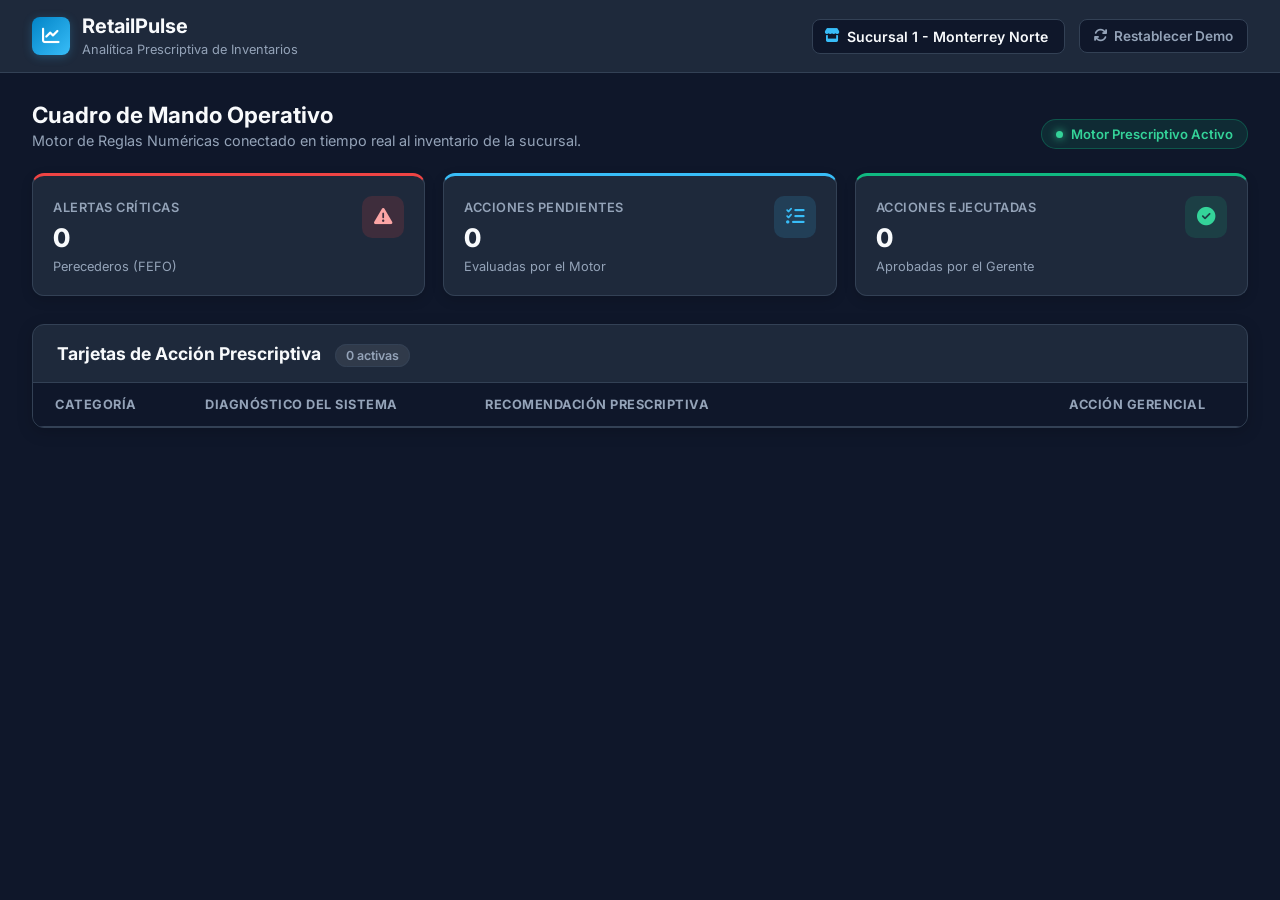
==== commit 3c7e9341: "feat: Connect Frontend directly to Ariel's exact motor_reglas.py backend and apply dark slate execut" ====
--- a/templates/index.html
+++ b/templates/index.html
@@ -3,14 +3,14 @@
 <head>
     <meta charset="UTF-8">
     <meta name="viewport" content="width=device-width, initial-scale=1.0">
-    <title>RetailPulse - Dashboard de Analítica Prescriptiva</title>
+    <title>RetailPulse - Dashboard Prescriptivo Retail</title>
     <!-- Google Fonts: Inter -->
     <link rel="preconnect" href="https://fonts.googleapis.com">
     <link rel="preconnect" href="https://fonts.gstatic.com" crossorigin>
     <link href="https://fonts.googleapis.com/css2?family=Inter:wght@400;500;600;700;800&display=swap" rel="stylesheet">
     <!-- FontAwesome 6 -->
     <link rel="stylesheet" href="https://cdnjs.cloudflare.com/ajax/libs/font-awesome/6.4.0/css/all.min.css">
-    <!-- Custom Executive CSS -->
+    <!-- Custom Dark Executive CSS -->
     <link rel="stylesheet" href="/static/css/style.css">
 </head>
 <body>
@@ -23,17 +23,17 @@
                 </div>
                 <div class="nav-title">
                     <h1>RetailPulse</h1>
-                    <span class="nav-subtitle">Analítica Prescriptiva Retail</span>
+                    <span class="nav-subtitle">Analítica Prescriptiva de Inventarios</span>
                 </div>
             </div>
 
             <div class="nav-actions">
                 <div class="select-wrapper">
-                    <i class="fa-solid fa-location-dot select-icon"></i>
+                    <i class="fa-solid fa-store select-icon"></i>
                     <select id="branchSelect" class="exec-select">
-                        <option value="Sucursal Monterrey Norte 📍">Sucursal Monterrey Norte</option>
-                        <option value="Sucursal Monterrey Sur 📍">Sucursal Monterrey Sur</option>
-                        <option value="Sucursal Centro 📍">Sucursal Centro</option>
+                        <option value="Sucursal 1 - Monterrey Norte 📍">Sucursal 1 - Monterrey Norte</option>
+                        <option value="Sucursal 2 - Monterrey Sur 📍">Sucursal 2 - Monterrey Sur</option>
+                        <option value="Sucursal 3 - Centro 📍">Sucursal 3 - Centro</option>
                     </select>
                 </div>
                 <button id="resetBtn" class="btn-outline">
@@ -49,7 +49,7 @@
         <div class="page-header">
             <div>
                 <h2 class="page-title">Cuadro de Mando Operativo</h2>
-                <p class="page-description">Alertas de inventario y decisiones prescriptivas para optimización de sucursal.</p>
+                <p class="page-description">Motor de Reglas Numéricas conectado en tiempo real al inventario de la sucursal.</p>
             </div>
             <div class="system-status">
                 <span class="status-indicator"></span> Motor Prescriptivo Activo
@@ -60,22 +60,11 @@
         <section class="metrics-grid">
             <div class="metric-card border-danger">
                 <div class="metric-content">
-                    <span class="metric-label">Capital en Riesgo Proyectado</span>
-                    <div class="metric-value" id="kpiCapital">$0.00 MXN</div>
-                    <span class="metric-subtext" id="kpiCapitalSub">Merma e inmovilización estimada</span>
+                    <span class="metric-label">Alertas Críticas</span>
+                    <div class="metric-value" id="kpiCritical">0</div>
+                    <span class="metric-subtext">Perecederos (FEFO)</span>
                 </div>
                 <div class="metric-icon icon-danger">
-                    <i class="fa-solid fa-sack-xmark"></i>
-                </div>
-            </div>
-
-            <div class="metric-card border-warning">
-                <div class="metric-content">
-                    <span class="metric-label">Alertas Críticas</span>
-                    <div class="metric-value" id="kpiCritical">0</div>
-                    <span class="metric-subtext">Requieren intervención hoy</span>
-                </div>
-                <div class="metric-icon icon-warning">
                     <i class="fa-solid fa-triangle-exclamation"></i>
                 </div>
             </div>
@@ -84,10 +73,10 @@
                 <div class="metric-content">
                     <span class="metric-label">Acciones Pendientes</span>
                     <div class="metric-value" id="kpiPending">0</div>
-                    <span class="metric-subtext">Propuestas para aprobación</span>
+                    <span class="metric-subtext">Evaluadas por el Motor</span>
                 </div>
                 <div class="metric-icon icon-primary">
-                    <i class="fa-solid fa-clipboard-list"></i>
+                    <i class="fa-solid fa-list-check"></i>
                 </div>
             </div>
 
@@ -95,7 +84,7 @@
                 <div class="metric-content">
                     <span class="metric-label">Acciones Ejecutadas</span>
                     <div class="metric-value" id="kpiExecuted">0</div>
-                    <span class="metric-subtext">Optimizaciones aprobadas hoy</span>
+                    <span class="metric-subtext">Aprobadas por el Gerente</span>
                 </div>
                 <div class="metric-icon icon-success">
                     <i class="fa-solid fa-circle-check"></i>
@@ -103,12 +92,12 @@
             </div>
         </section>
 
-        <!-- Prescriptive Table Section -->
+        <!-- Prescriptive Actions Section -->
         <section class="table-section">
             <div class="table-header-bar">
                 <div class="table-title">
-                    <h3>Acciones Prescriptivas Prioritarias</h3>
-                    <span class="count-pill" id="alertsCountBadge">0 pendientes</span>
+                    <h3>Tarjetas de Acción Prescriptiva</h3>
+                    <span class="count-pill" id="alertsCountBadge">0 activas</span>
                 </div>
             </div>
 
@@ -116,15 +105,14 @@
                 <table class="exec-table">
                     <thead>
                         <tr>
-                            <th style="width: 140px;">Prioridad</th>
-                            <th style="width: 260px;">Diagnóstico / Producto</th>
-                            <th style="width: 220px;">Impacto Operativo</th>
-                            <th>Acción Recomendada</th>
-                            <th style="width: 170px; text-align: center;">Decisión</th>
+                            <th style="width: 150px;">Categoría</th>
+                            <th style="width: 280px;">Diagnóstico del Sistema</th>
+                            <th>Recomendación Prescriptiva</th>
+                            <th style="width: 220px; text-align: center;">Acción Gerencial</th>
                         </tr>
                     </thead>
                     <tbody id="alertsTbody">
-                        <!-- Dynamic rows rendered by JS -->
+                        <!-- Rows rendered dynamically from Ariel's backend -->
                     </tbody>
                 </table>
             </div>
--- a/static/css/style.css
+++ b/static/css/style.css
@@ -1,37 +1,33 @@
 /* ==========================================================================
-   RetailPulse - Executive BI Dashboard Stylesheet
+   RetailPulse - Eye-Pleasing Dark Executive BI Dashboard
    ========================================================================== */
 
 :root {
-    --bg-page: #F8FAFC;
-    --bg-surface: #FFFFFF;
-    --border-color: #E2E8F0;
-    --border-hover: #CBD5E1;
+    --bg-page: #0F172A;
+    --bg-surface: #1E293B;
+    --bg-surface-hover: #334155;
+    --border-color: #334155;
     
-    --text-main: #0F172A;
-    --text-muted: #475569;
-    --text-light: #64748B;
+    --text-main: #F8FAFC;
+    --text-muted: #CBD5E1;
+    --text-light: #94A3B8;
     
-    /* Executive Status Colors */
-    --status-red-bg: #FEF2F2;
-    --status-red-text: #991B1B;
-    --status-red-border: #FCA5A5;
+    /* Category Badge Colors */
+    --status-red-bg: rgba(239, 68, 68, 0.15);
+    --status-red-text: #FCA5A5;
+    --status-red-border: rgba(239, 68, 68, 0.4);
     
-    --status-yellow-bg: #FFFBEB;
-    --status-yellow-text: #92400E;
-    --status-yellow-border: #FDE047;
+    --status-yellow-bg: rgba(245, 158, 11, 0.15);
+    --status-yellow-text: #FDE047;
+    --status-yellow-border: rgba(245, 158, 11, 0.4);
     
-    --status-blue-bg: #EFF6FF;
-    --status-blue-text: #1E40AF;
-    --status-blue-border: #93C5FD;
+    --status-purple-bg: rgba(168, 85, 247, 0.15);
+    --status-purple-text: #E9D5FF;
+    --status-purple-border: rgba(168, 85, 247, 0.4);
     
-    --status-purple-bg: #FAF5FF;
-    --status-purple-text: #6B21A8;
-    --status-purple-border: #D8B4FE;
-    
-    --brand-primary: #0284C7;
-    --brand-success: #059669;
-    --brand-success-hover: #047857;
+    --brand-primary: #38BDF8;
+    --brand-success: #10B981;
+    --brand-success-hover: #059669;
 }
 
 * {
@@ -72,13 +68,14 @@
 .nav-logo {
     width: 38px;
     height: 38px;
-    background: #0284C7;
+    background: linear-gradient(135deg, #0284C7, #38BDF8);
     color: #FFFFFF;
     border-radius: 8px;
     display: flex;
     align-items: center;
     justify-content: center;
     font-size: 1.1rem;
+    box-shadow: 0 2px 10px rgba(56, 189, 248, 0.25);
 }
 
 .nav-title h1 {
@@ -115,10 +112,10 @@
 
 .exec-select {
     appearance: none;
-    background: #FFFFFF;
+    background: #0F172A;
     border: 1px solid var(--border-color);
     padding: 8px 16px 8px 34px;
-    border-radius: 6px;
+    border-radius: 8px;
     font-size: 0.88rem;
     font-weight: 600;
     color: var(--text-main);
@@ -127,15 +124,15 @@
 }
 
 .exec-select:hover {
-    border-color: var(--border-hover);
+    border-color: var(--brand-primary);
 }
 
 .btn-outline {
-    background: #FFFFFF;
+    background: #0F172A;
     border: 1px solid var(--border-color);
-    color: var(--text-muted);
+    color: var(--text-light);
     padding: 8px 14px;
-    border-radius: 6px;
+    border-radius: 8px;
     font-size: 0.85rem;
     font-weight: 600;
     cursor: pointer;
@@ -146,7 +143,7 @@
 }
 
 .btn-outline:hover {
-    background: #F1F5F9;
+    background: var(--bg-surface-hover);
     color: var(--text-main);
 }
 
@@ -154,7 +151,7 @@
 .dashboard-body {
     max-width: 1400px;
     margin: 0 auto;
-    padding: 24px 32px 40px;
+    padding: 28px 32px 40px;
 }
 
 .page-header {
@@ -179,10 +176,10 @@
 .system-status {
     font-size: 0.82rem;
     font-weight: 600;
-    color: var(--brand-success);
-    background: #ECFDF5;
-    border: 1px solid #A7F3D0;
-    padding: 6px 12px;
+    color: #34D399;
+    background: rgba(16, 185, 129, 0.12);
+    border: 1px solid rgba(16, 185, 129, 0.3);
+    padding: 6px 14px;
     border-radius: 20px;
     display: flex;
     align-items: center;
@@ -192,8 +189,9 @@
 .status-indicator {
     width: 7px;
     height: 7px;
-    background-color: var(--brand-success);
+    background-color: #34D399;
     border-radius: 50%;
+    box-shadow: 0 0 8px #34D399;
 }
 
 /* KPI Cards Grid */
@@ -207,17 +205,16 @@
 .metric-card {
     background: var(--bg-surface);
     border: 1px solid var(--border-color);
-    border-radius: 10px;
+    border-radius: 12px;
     padding: 20px;
     display: flex;
     justify-content: space-between;
     align-items: flex-start;
-    box-shadow: 0 1px 3px rgba(0, 0, 0, 0.04);
+    box-shadow: 0 4px 12px rgba(0, 0, 0, 0.15);
 }
 
 .metric-card.border-danger { border-top: 3px solid #EF4444; }
-.metric-card.border-warning { border-top: 3px solid #F59E0B; }
-.metric-card.border-primary { border-top: 3px solid #0284C7; }
+.metric-card.border-primary { border-top: 3px solid #38BDF8; }
 .metric-card.border-success { border-top: 3px solid #10B981; }
 
 .metric-label {
@@ -229,38 +226,37 @@
 }
 
 .metric-value {
-    font-size: 1.55rem;
-    font-weight: 700;
+    font-size: 1.6rem;
+    font-weight: 800;
     color: var(--text-main);
     margin: 6px 0 2px;
 }
 
 .metric-subtext {
     font-size: 0.8rem;
-    color: var(--text-muted);
+    color: var(--text-light);
 }
 
 .metric-icon {
-    width: 40px;
-    height: 40px;
-    border-radius: 8px;
+    width: 42px;
+    height: 42px;
+    border-radius: 10px;
     display: flex;
     align-items: center;
     justify-content: center;
-    font-size: 1.1rem;
-}
-
-.icon-danger { background: #FEF2F2; color: #DC2626; }
-.icon-warning { background: #FFFBEB; color: #D97706; }
-.icon-primary { background: #F0F9FF; color: #0284C7; }
-.icon-success { background: #ECFDF5; color: #059669; }
+    font-size: 1.15rem;
+}
+
+.icon-danger { background: rgba(239, 68, 68, 0.15); color: #FCA5A5; }
+.icon-primary { background: rgba(56, 189, 248, 0.15); color: #38BDF8; }
+.icon-success { background: rgba(16, 185, 129, 0.15); color: #34D399; }
 
 /* Table Section */
 .table-section {
     background: var(--bg-surface);
     border: 1px solid var(--border-color);
-    border-radius: 10px;
-    box-shadow: 0 1px 3px rgba(0, 0, 0, 0.04);
+    border-radius: 12px;
+    box-shadow: 0 4px 16px rgba(0, 0, 0, 0.18);
     overflow: hidden;
 }
 
@@ -273,7 +269,7 @@
 }
 
 .table-title h3 {
-    font-size: 1.05rem;
+    font-size: 1.1rem;
     font-weight: 700;
     color: var(--text-main);
     display: inline-block;
@@ -281,8 +277,8 @@
 }
 
 .count-pill {
-    background: #F1F5F9;
-    color: var(--text-muted);
+    background: rgba(255, 255, 255, 0.08);
+    color: var(--text-light);
     border: 1px solid var(--border-color);
     padding: 3px 10px;
     border-radius: 12px;
@@ -302,8 +298,8 @@
 }
 
 .exec-table th {
-    background: #F8FAFC;
-    padding: 14px 20px;
+    background: #0F172A;
+    padding: 14px 22px;
     font-size: 0.8rem;
     font-weight: 700;
     text-transform: uppercase;
@@ -313,9 +309,9 @@
 }
 
 .exec-table td {
-    padding: 18px 20px;
+    padding: 18px 22px;
     border-bottom: 1px solid var(--border-color);
-    font-size: 0.9rem;
+    font-size: 0.92rem;
     vertical-align: middle;
 }
 
@@ -324,7 +320,7 @@
 }
 
 .exec-table tbody tr:hover {
-    background-color: #F8FAFC;
+    background-color: rgba(255, 255, 255, 0.03);
 }
 
 .exec-table tbody tr:last-child td {
@@ -336,67 +332,71 @@
     transform: translateY(-10px);
 }
 
-/* Table Elements */
+/* Status Badges */
 .status-badge {
     display: inline-flex;
     align-items: center;
     gap: 6px;
-    padding: 4px 10px;
+    padding: 5px 12px;
     border-radius: 6px;
-    font-size: 0.76rem;
+    font-size: 0.78rem;
     font-weight: 700;
     letter-spacing: 0.3px;
     text-transform: uppercase;
 }
 
-.badge-red { background: var(--status-red-bg); color: var(--status-red-text); border: 1px solid var(--status-red-border); }
-.badge-yellow { background: var(--status-yellow-bg); color: var(--status-yellow-text); border: 1px solid var(--status-yellow-border); }
-.badge-blue { background: var(--status-blue-bg); color: var(--status-blue-text); border: 1px solid var(--status-blue-border); }
-.badge-purple { background: var(--status-purple-bg); color: var(--status-purple-text); border: 1px solid var(--status-purple-border); }
+.badge-roja { background: var(--status-red-bg); color: var(--status-red-text); border: 1px solid var(--status-red-border); }
+.badge-amarilla { background: var(--status-yellow-bg); color: var(--status-yellow-text); border: 1px solid var(--status-yellow-border); }
+.badge-morada { background: var(--status-purple-bg); color: var(--status-purple-text); border: 1px solid var(--status-purple-border); }
 
 .item-title {
-    font-weight: 600;
-    color: var(--text-main);
+    font-weight: 700;
+    color: var(--text-main);
+    margin-bottom: 4px;
+}
+
+.item-subtext {
+    font-size: 0.85rem;
+    color: var(--text-light);
+}
+
+.recommendation-inv {
+    color: #F1F5F9;
+    font-weight: 600;
     margin-bottom: 3px;
 }
 
-.item-subtext {
-    font-size: 0.82rem;
-    color: var(--text-light);
-}
-
-.impact-text {
-    font-weight: 600;
-    color: var(--text-main);
-}
-
-.recommendation-text {
-    color: var(--text-muted);
-    line-height: 1.45;
-}
-
+.recommendation-staff {
+    color: #38BDF8;
+    font-size: 0.85rem;
+}
+
+/* Action Button */
 .btn-action {
-    background: var(--brand-success);
+    background: linear-gradient(135deg, #10B981, #059669);
     color: #FFFFFF;
     border: none;
-    padding: 9px 16px;
-    border-radius: 6px;
-    font-size: 0.85rem;
-    font-weight: 600;
+    padding: 10px 18px;
+    border-radius: 8px;
+    font-size: 0.88rem;
+    font-weight: 700;
     cursor: pointer;
-    transition: background-color 0.15s ease, transform 0.1s ease;
+    box-shadow: 0 4px 12px rgba(16, 185, 129, 0.25);
+    transition: all 0.15s ease;
     display: inline-flex;
     align-items: center;
-    gap: 6px;
+    gap: 8px;
     white-space: nowrap;
 }
 
 .btn-action:hover {
-    background: var(--brand-success-hover);
+    background: linear-gradient(135deg, #34D399, #10B981);
+    box-shadow: 0 6px 18px rgba(16, 185, 129, 0.4);
+    transform: translateY(-1px);
 }
 
 .btn-action:active {
-    transform: scale(0.97);
+    transform: scale(0.98);
 }
 
 /* Empty State */
@@ -411,20 +411,20 @@
 }
 
 .empty-icon {
-    font-size: 2.8rem;
-    color: var(--brand-success);
+    font-size: 3rem;
+    color: #34D399;
     margin-bottom: 12px;
 }
 
 .empty-state-box h4 {
-    font-size: 1.15rem;
+    font-size: 1.2rem;
     font-weight: 700;
     color: var(--text-main);
     margin-bottom: 6px;
 }
 
 .empty-state-box p {
-    font-size: 0.88rem;
+    font-size: 0.9rem;
     color: var(--text-light);
 }
 
@@ -441,15 +441,16 @@
 
 .toast-msg {
     background: #0F172A;
+    border: 1px solid #10B981;
     color: #FFFFFF;
-    padding: 12px 18px;
-    border-radius: 8px;
-    box-shadow: 0 10px 25px rgba(0, 0, 0, 0.2);
+    padding: 14px 20px;
+    border-radius: 10px;
+    box-shadow: 0 10px 25px rgba(0, 0, 0, 0.4);
     display: flex;
     align-items: center;
     gap: 10px;
-    font-size: 0.88rem;
-    font-weight: 500;
+    font-size: 0.9rem;
+    font-weight: 600;
     animation: slideUp 0.25s ease-out forwards;
 }
 
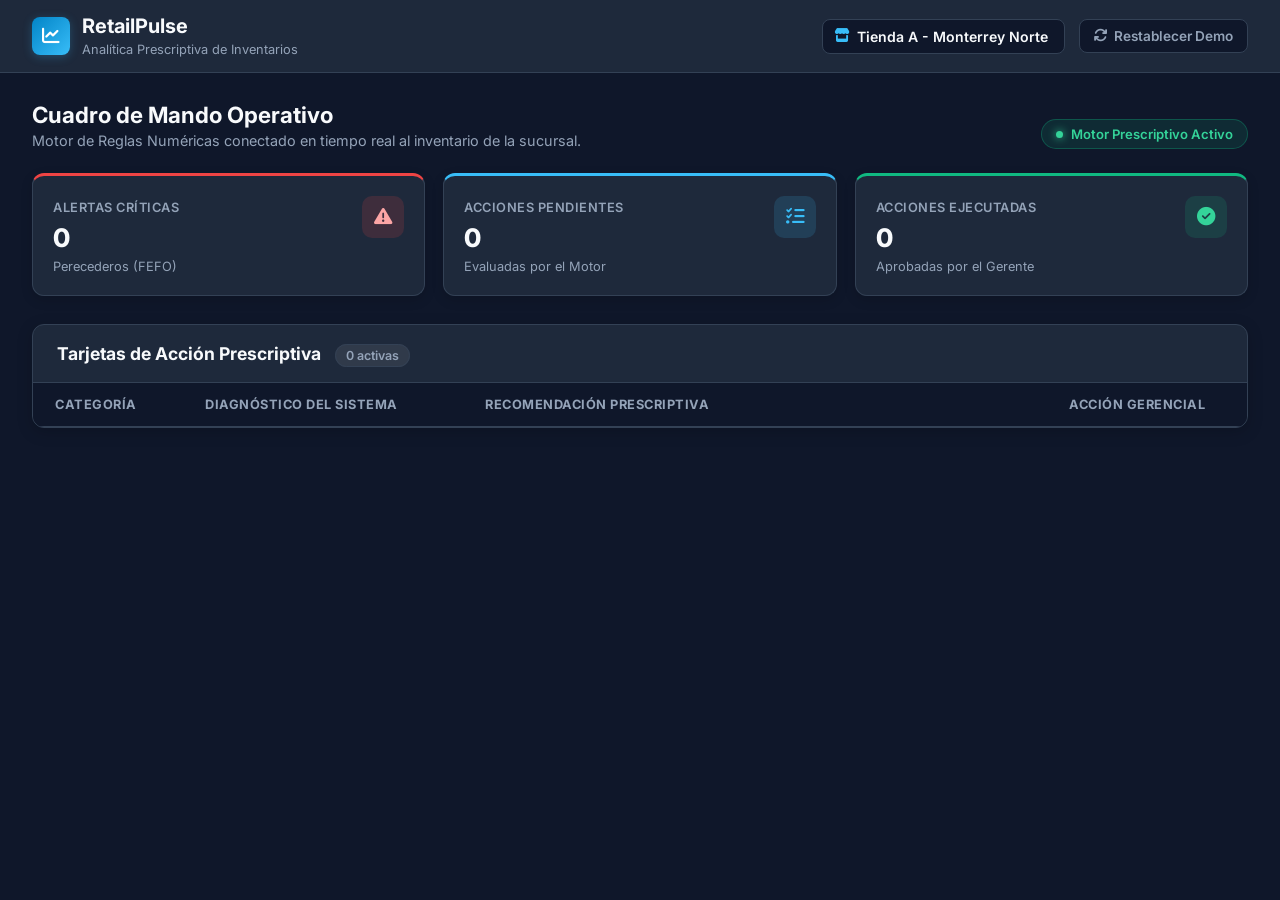
==== commit 58733201: "feat: Connect live queries and stores A, B, C, D directly from TigerGraph database" ====
--- a/templates/index.html
+++ b/templates/index.html
@@ -31,9 +31,10 @@
                 <div class="select-wrapper">
                     <i class="fa-solid fa-store select-icon"></i>
                     <select id="branchSelect" class="exec-select">
-                        <option value="Sucursal 1 - Monterrey Norte 📍">Sucursal 1 - Monterrey Norte</option>
-                        <option value="Sucursal 2 - Monterrey Sur 📍">Sucursal 2 - Monterrey Sur</option>
-                        <option value="Sucursal 3 - Centro 📍">Sucursal 3 - Centro</option>
+                        <option value="Tienda A - Monterrey Norte 📍">Tienda A - Monterrey Norte</option>
+                        <option value="Tienda B - Monterrey Sur 📍">Tienda B - Monterrey Sur</option>
+                        <option value="Tienda C - Centro 📍">Tienda C - Centro</option>
+                        <option value="Tienda D - San Pedro 📍">Tienda D - San Pedro</option>
                     </select>
                 </div>
                 <button id="resetBtn" class="btn-outline">
--- a/static/css/style.css
+++ b/static/css/style.css
@@ -347,6 +347,7 @@
 
 .badge-roja { background: var(--status-red-bg); color: var(--status-red-text); border: 1px solid var(--status-red-border); }
 .badge-amarilla { background: var(--status-yellow-bg); color: var(--status-yellow-text); border: 1px solid var(--status-yellow-border); }
+.badge-azul { background: rgba(56, 189, 248, 0.15); color: #38BDF8; border: 1px solid rgba(56, 189, 248, 0.35); }
 .badge-morada { background: var(--status-purple-bg); color: var(--status-purple-text); border: 1px solid var(--status-purple-border); }
 
 .item-title {
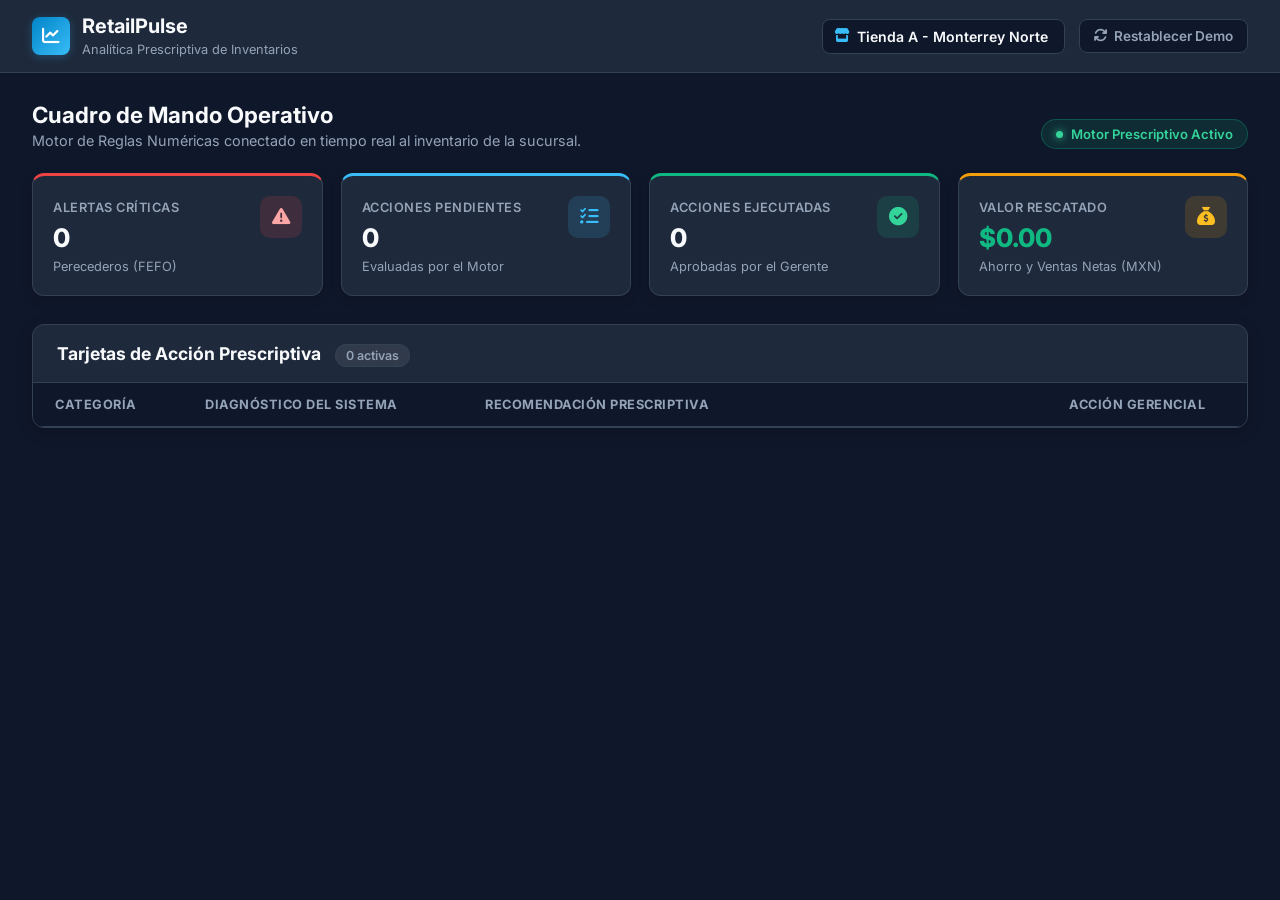
==== commit b03129fe: "feat(roi): Add objective financial recovery mathematical model & live ROI metrics tracking in fronte" ====
--- a/templates/index.html
+++ b/templates/index.html
@@ -91,6 +91,17 @@
                     <i class="fa-solid fa-circle-check"></i>
                 </div>
             </div>
+
+            <div class="metric-card border-money">
+                <div class="metric-content">
+                    <span class="metric-label">Valor Rescatado</span>
+                    <div class="metric-value text-emerald" id="kpiSaved">$0.00</div>
+                    <span class="metric-subtext">Ahorro y Ventas Netas (MXN)</span>
+                </div>
+                <div class="metric-icon icon-money">
+                    <i class="fa-solid fa-sack-dollar"></i>
+                </div>
+            </div>
         </section>
 
         <!-- Prescriptive Actions Section -->
--- a/static/css/style.css
+++ b/static/css/style.css
@@ -216,6 +216,7 @@
 .metric-card.border-danger { border-top: 3px solid #EF4444; }
 .metric-card.border-primary { border-top: 3px solid #38BDF8; }
 .metric-card.border-success { border-top: 3px solid #10B981; }
+.metric-card.border-money { border-top: 3px solid #F59E0B; }
 
 .metric-label {
     font-size: 0.8rem;
@@ -230,6 +231,10 @@
     font-weight: 800;
     color: var(--text-main);
     margin: 6px 0 2px;
+}
+
+.text-emerald {
+    color: #10B981 !important;
 }
 
 .metric-subtext {
@@ -250,6 +255,7 @@
 .icon-danger { background: rgba(239, 68, 68, 0.15); color: #FCA5A5; }
 .icon-primary { background: rgba(56, 189, 248, 0.15); color: #38BDF8; }
 .icon-success { background: rgba(16, 185, 129, 0.15); color: #34D399; }
+.icon-money { background: rgba(245, 158, 11, 0.15); color: #FBBF24; }
 
 /* Table Section */
 .table-section {
@@ -370,6 +376,20 @@
 .recommendation-staff {
     color: #38BDF8;
     font-size: 0.85rem;
+}
+
+.financial-badge {
+    margin-top: 6px;
+    font-size: 0.8rem;
+    color: #34D399;
+    display: inline-flex;
+    align-items: center;
+    gap: 6px;
+    font-weight: 600;
+    background: rgba(16, 185, 129, 0.1);
+    padding: 3px 8px;
+    border-radius: 6px;
+    border: 1px solid rgba(16, 185, 129, 0.25);
 }
 
 /* Action Button */
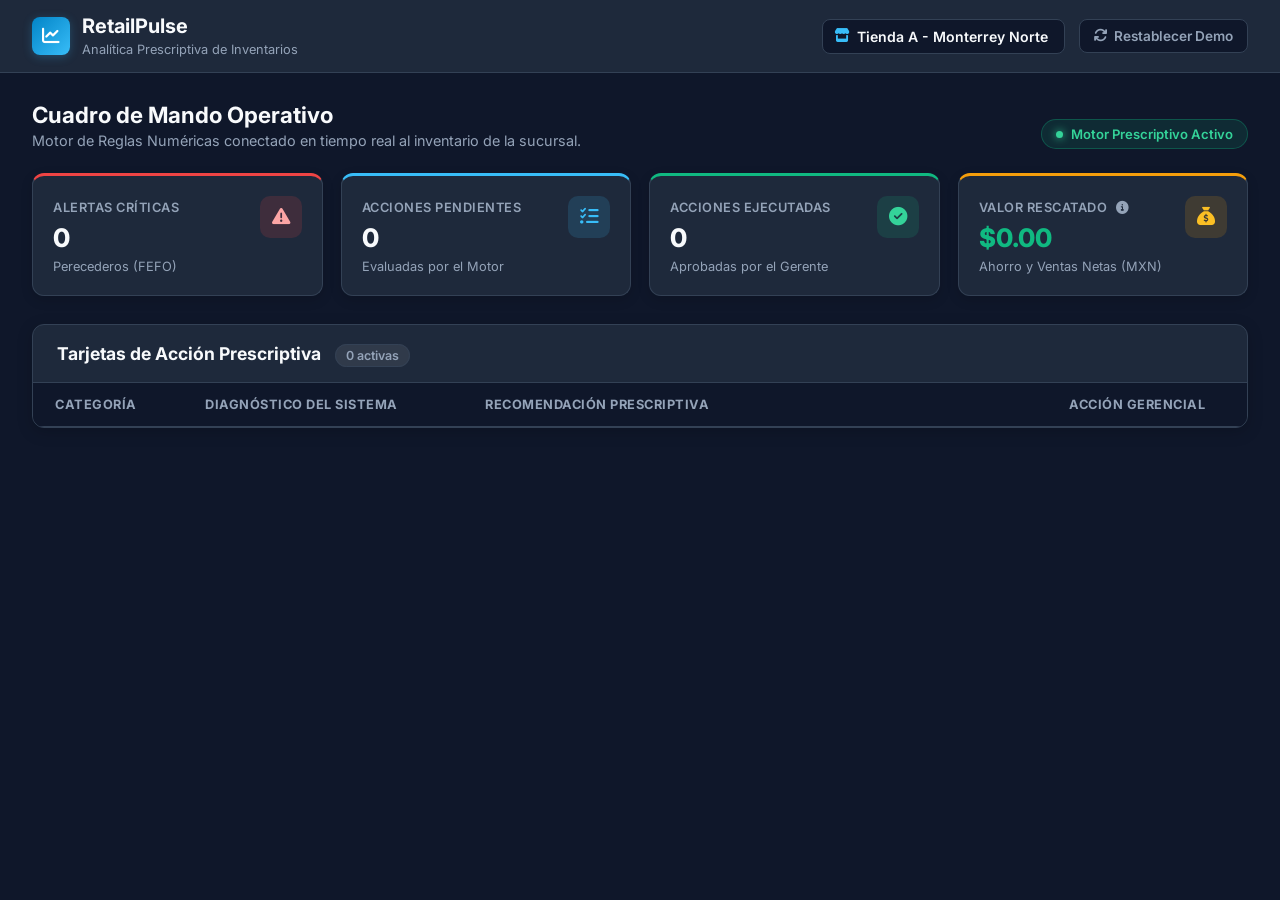
==== commit 6fddca37: "Implementacion final: Motor prescriptivo determinista, UI comparador financiero y App Cliente (Omnic" ====
--- a/templates/index.html
+++ b/templates/index.html
@@ -92,9 +92,9 @@
                 </div>
             </div>
 
-            <div class="metric-card border-money">
+            <div class="metric-card border-money" id="valorRescatadoCard" style="cursor: pointer;" title="Ver Análisis Financiero" onclick="document.getElementById('impactModal').showModal()">
                 <div class="metric-content">
-                    <span class="metric-label">Valor Rescatado</span>
+                    <span class="metric-label">Valor Rescatado <i class="fa-solid fa-circle-info" style="margin-left:5px; color:#94A3B8;"></i></span>
                     <div class="metric-value text-emerald" id="kpiSaved">$0.00</div>
                     <span class="metric-subtext">Ahorro y Ventas Netas (MXN)</span>
                 </div>
@@ -134,6 +134,30 @@
     <!-- Toast Notifications -->
     <div id="toastContainer" class="toast-wrapper"></div>
 
+    <!-- Comparative Modal (Non-intrusive) -->
+    <dialog id="impactModal" class="impact-modal">
+        <div class="modal-content">
+            <div class="modal-header">
+                <h3><i class="fa-solid fa-scale-balanced"></i> Análisis de Impacto Financiero</h3>
+                <button id="closeModalBtn" class="close-btn"><i class="fa-solid fa-xmark"></i></button>
+            </div>
+            <div class="modal-body">
+                <div class="comparison-row">
+                    <div class="comparison-col loss">
+                        <span class="comp-label">Pérdida Sin RetailPulse</span>
+                        <span class="comp-value" id="compLoss">-$0.00</span>
+                        <span class="comp-desc">Merma neta y capital estancado si no se toman acciones.</span>
+                    </div>
+                    <div class="comparison-col gain">
+                        <span class="comp-label">Valor Rescatado (Con App)</span>
+                        <span class="comp-value" id="compGain">+$0.00</span>
+                        <span class="comp-desc">Capital protegido y ventas incrementales recuperadas.</span>
+                    </div>
+                </div>
+            </div>
+        </div>
+    </dialog>
+
     <script src="/static/js/main.js"></script>
 </body>
 </html>
--- a/static/css/style.css
+++ b/static/css/style.css
@@ -483,3 +483,107 @@
     from { opacity: 0; transform: translateY(12px); }
     to { opacity: 1; transform: translateY(0); }
 }
+
+/* Comparative Modal */
+.impact-modal {
+    background: transparent;
+    border: none;
+    margin: auto;
+    padding: 0;
+}
+
+.impact-modal::backdrop {
+    background: rgba(15, 23, 42, 0.85);
+    backdrop-filter: blur(4px);
+}
+
+.modal-content {
+    background: #1E293B;
+    border: 1px solid var(--border-color);
+    border-radius: 12px;
+    width: 600px;
+    max-width: 90vw;
+    box-shadow: 0 20px 40px rgba(0,0,0,0.4);
+    overflow: hidden;
+}
+
+.modal-header {
+    background: #0F172A;
+    padding: 18px 24px;
+    border-bottom: 1px solid var(--border-color);
+    display: flex;
+    justify-content: space-between;
+    align-items: center;
+}
+
+.modal-header h3 {
+    font-size: 1.15rem;
+    font-weight: 700;
+    color: var(--text-main);
+    display: flex;
+    align-items: center;
+    gap: 8px;
+}
+
+.close-btn {
+    background: none;
+    border: none;
+    color: var(--text-light);
+    font-size: 1.2rem;
+    cursor: pointer;
+    transition: color 0.15s;
+}
+
+.close-btn:hover { color: #EF4444; }
+
+.modal-body {
+    padding: 24px;
+}
+
+.comparison-row {
+    display: flex;
+    gap: 20px;
+}
+
+.comparison-col {
+    flex: 1;
+    background: rgba(15, 23, 42, 0.5);
+    border-radius: 10px;
+    padding: 20px;
+    text-align: center;
+    border: 1px solid transparent;
+}
+
+.comparison-col.loss {
+    border-color: rgba(239, 68, 68, 0.3);
+}
+.comparison-col.loss .comp-value { color: #FCA5A5; }
+.comparison-col.loss .comp-label { color: #EF4444; }
+
+.comparison-col.gain {
+    border-color: rgba(16, 185, 129, 0.3);
+}
+.comparison-col.gain .comp-value { color: #34D399; }
+.comparison-col.gain .comp-label { color: #10B981; }
+
+.comp-label {
+    display: block;
+    font-size: 0.85rem;
+    font-weight: 700;
+    text-transform: uppercase;
+    margin-bottom: 8px;
+}
+
+.comp-value {
+    display: block;
+    font-size: 2rem;
+    font-weight: 800;
+    margin-bottom: 12px;
+}
+
+.comp-desc {
+    display: block;
+    font-size: 0.8rem;
+    color: var(--text-light);
+    line-height: 1.4;
+}
